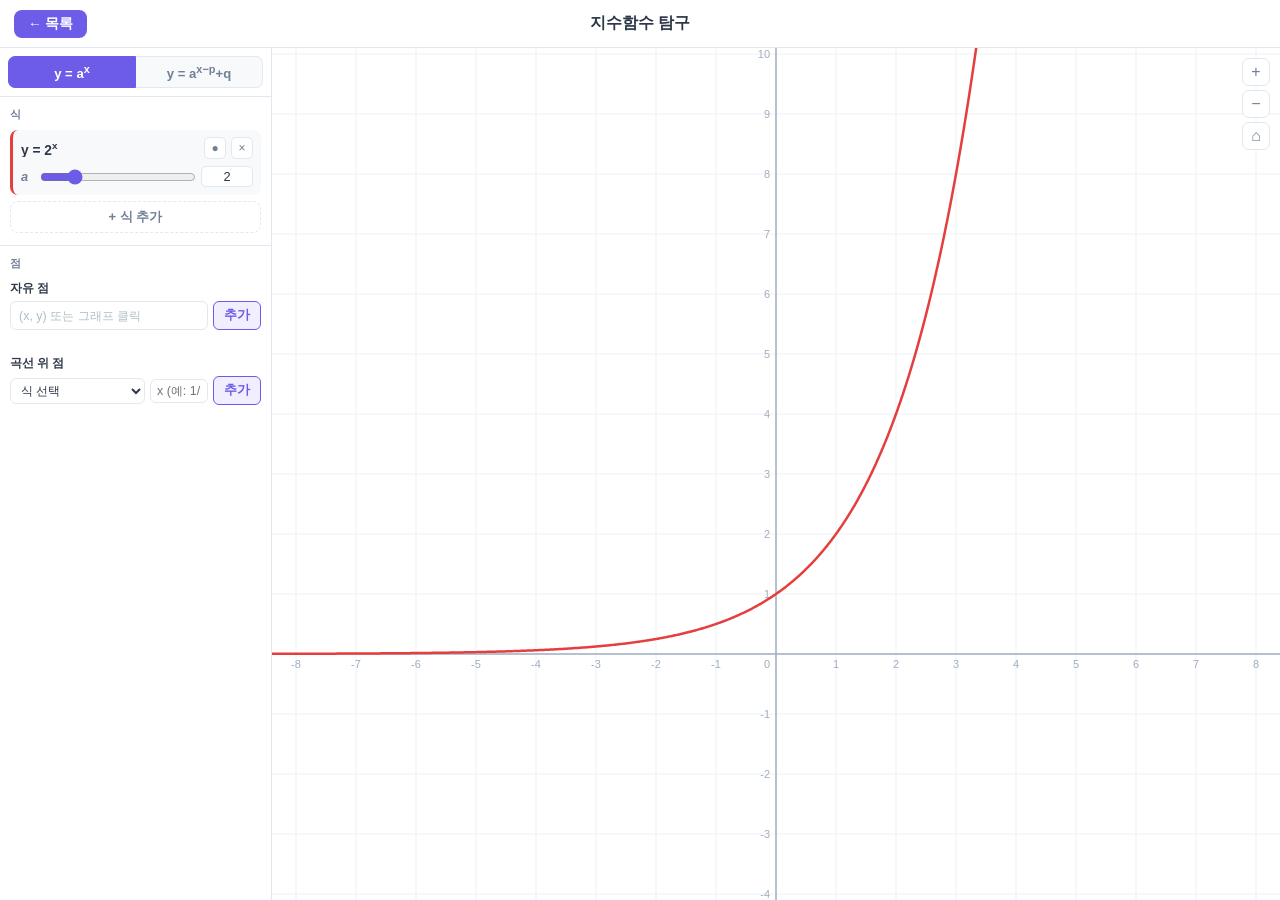
==== exp-function/index.html @ c2b3ffa7 "feat: 지수함수 탐구 웹페이지 초기 구현" ====
<!DOCTYPE html>
<html lang="ko">
<head>
  <meta charset="UTF-8">
  <meta name="viewport" content="width=device-width, initial-scale=1.0, maximum-scale=1.0, user-scalable=no">
  <title>지수함수 탐구</title>
  <link rel="stylesheet" href="../common.css">
  <style>
    /* ===== 전체 레이아웃 ===== */
    .page-body {
      display: flex;
      flex: 1;
      overflow: hidden;
      min-height: 0;
    }

    /* ===== 왼쪽 패널 ===== */
    .panel-left {
      width: 272px;
      flex-shrink: 0;
      background: var(--panel-bg);
      border-right: 1px solid var(--border);
      display: flex;
      flex-direction: column;
      overflow: hidden;
    }

    /* 타입 선택 바 */
    .type-bar {
      display: flex;
      padding: 8px;
      gap: 0;
      border-bottom: 1px solid var(--border);
      flex-shrink: 0;
    }
    .type-btn {
      flex: 1;
      padding: 6px 4px;
      border: 1.5px solid var(--border);
      background: var(--bg);
      color: var(--text-muted);
      font-size: 0.82rem;
      font-weight: 700;
      cursor: pointer;
      transition: all 0.15s;
      white-space: nowrap;
    }
    .type-btn:first-child { border-radius: 7px 0 0 7px; }
    .type-btn:last-child  { border-radius: 0 7px 7px 0; border-left: none; }
    .type-btn.active { background: var(--accent); color: #fff; border-color: var(--accent); }
    .type-btn:last-child.active { border-left: 1.5px solid var(--accent); }

    /* 스크롤 영역 */
    .panel-scroll {
      flex: 1;
      overflow-y: auto;
      min-height: 0;
    }

    /* 섹션 */
    .p-section {
      padding: 10px 10px 12px;
      border-bottom: 1px solid var(--border);
    }
    .p-section:last-child { border-bottom: none; }
    .p-sec-label {
      font-size: 0.7rem;
      font-weight: 700;
      color: var(--text-muted);
      text-transform: uppercase;
      letter-spacing: 0.06em;
      margin-bottom: 8px;
    }

    /* ===== 식 아이템 ===== */
    .formula-item {
      background: var(--bg);
      border-radius: 8px;
      border-left: 3px solid #cbd5e0;
      padding: 7px 8px 8px;
      margin-bottom: 6px;
    }
    .fi-header {
      display: flex;
      align-items: center;
      gap: 5px;
      margin-bottom: 7px;
    }
    .fi-label {
      flex: 1;
      font-size: 0.86rem;
      font-weight: 700;
      color: var(--text);
      min-width: 0;
      overflow: hidden;
      text-overflow: ellipsis;
      white-space: nowrap;
    }
    .fi-label sup { font-size: 0.72em; }
    .fi-btn {
      width: 22px; height: 22px;
      border: 1px solid var(--border);
      border-radius: 5px;
      background: var(--panel-bg);
      cursor: pointer;
      font-size: 0.75rem;
      color: var(--text-muted);
      display: flex; align-items: center; justify-content: center;
      flex-shrink: 0;
      transition: all 0.12s;
    }
    .fi-btn:hover { background: var(--bg); }
    .fi-btn.del:hover { background: #fff5f5; color: #e53e3e; border-color: #fed7d7; }
    .fi-btn.vis-off { opacity: 0.35; }

    /* 파라미터 행 */
    .fi-param {
      display: flex;
      align-items: center;
      gap: 5px;
      margin-bottom: 5px;
      font-size: 0.8rem;
    }
    .fi-param:last-child { margin-bottom: 0; }
    .fi-param > label {
      width: 14px;
      font-weight: 700;
      color: var(--text-muted);
      flex-shrink: 0;
      font-style: italic;
    }
    .fi-param input[type=range] {
      flex: 1;
      accent-color: var(--accent);
      min-width: 0;
      cursor: pointer;
    }
    .fi-param .frac-inp {
      width: 52px;
      border: 1px solid var(--border);
      border-radius: 5px;
      padding: 2px 5px;
      font-size: 0.8rem;
      text-align: center;
      color: var(--text);
      outline: none;
      flex-shrink: 0;
      background: var(--panel-bg);
    }
    .fi-param .frac-inp:focus { border-color: var(--accent); }

    /* 식 추가 버튼 */
    .add-formula-btn {
      width: 100%;
      padding: 6px;
      border: 1.5px dashed var(--border);
      border-radius: 8px;
      background: transparent;
      color: var(--text-muted);
      font-size: 0.82rem;
      font-weight: 600;
      cursor: pointer;
      transition: all 0.15s;
    }
    .add-formula-btn:hover {
      border-color: var(--accent);
      color: var(--accent);
      background: var(--accent-light);
    }

    /* ===== 점 섹션 ===== */
    .pt-sub-label {
      font-size: 0.72rem;
      font-weight: 700;
      color: var(--text);
      margin-bottom: 5px;
      margin-top: 10px;
    }
    .pt-sub-label:first-of-type { margin-top: 0; }

    .pt-input-row {
      display: flex;
      gap: 5px;
      margin-bottom: 4px;
    }
    .pt-input-row input[type=text] {
      flex: 1;
      border: 1px solid var(--border);
      border-radius: 6px;
      padding: 5px 8px;
      font-size: 0.82rem;
      color: var(--text);
      outline: none;
      min-width: 0;
      background: var(--panel-bg);
    }
    .pt-input-row input[type=text]:focus { border-color: var(--accent); }
    .pt-input-row input[type=text]::placeholder { color: #b0bec5; font-size: 0.78rem; }

    .curve-row {
      display: flex;
      gap: 5px;
      align-items: center;
      margin-bottom: 4px;
    }
    .curve-row select {
      flex: 1;
      border: 1px solid var(--border);
      border-radius: 6px;
      padding: 4px 6px;
      font-size: 0.78rem;
      color: var(--text);
      outline: none;
      background: var(--panel-bg);
      min-width: 0;
    }
    .curve-row select:focus { border-color: var(--accent); }
    .curve-row .frac-inp {
      width: 58px;
      border: 1px solid var(--border);
      border-radius: 6px;
      padding: 4px 6px;
      font-size: 0.78rem;
      text-align: center;
      color: var(--text);
      outline: none;
      flex-shrink: 0;
      background: var(--panel-bg);
    }
    .curve-row .frac-inp:focus { border-color: var(--accent); }

    .pt-add-btn {
      padding: 5px 10px;
      border: 1.5px solid var(--accent);
      border-radius: 6px;
      background: var(--accent-light);
      color: var(--accent);
      font-size: 0.8rem;
      font-weight: 700;
      cursor: pointer;
      white-space: nowrap;
      flex-shrink: 0;
      transition: all 0.12s;
    }
    .pt-add-btn:hover { background: var(--accent); color: #fff; }

    .error-msg {
      color: #e53e3e;
      font-size: 0.74rem;
      min-height: 1em;
      margin-bottom: 2px;
    }

    /* 점 목록 */
    .pt-item {
      display: flex;
      align-items: center;
      gap: 6px;
      padding: 4px 7px;
      background: var(--bg);
      border-radius: 6px;
      margin-bottom: 4px;
      font-size: 0.8rem;
    }
    .pt-dot {
      width: 10px; height: 10px;
      border-radius: 50%;
      flex-shrink: 0;
    }
    .pt-coords {
      flex: 1;
      font-family: 'Courier New', monospace;
      font-size: 0.78rem;
      color: var(--text);
    }
    .pt-del-btn {
      width: 18px; height: 18px;
      border: none;
      border-radius: 4px;
      background: transparent;
      cursor: pointer;
      color: var(--text-muted);
      font-size: 0.72rem;
      display: flex; align-items: center; justify-content: center;
      flex-shrink: 0;
      transition: all 0.12s;
    }
    .pt-del-btn:hover { background: #fff5f5; color: #e53e3e; }

    /* ===== 그래프 영역 ===== */
    .panel-graph {
      flex: 1;
      min-width: 0;
      position: relative;
      overflow: hidden;
      background: #fff;
    }
    #graphCanvas {
      width: 100%;
      height: 100%;
      cursor: crosshair;
      display: block;
    }

    /* 그래프 컨트롤 버튼 */
    .graph-controls {
      position: absolute;
      top: 10px;
      right: 10px;
      display: flex;
      flex-direction: column;
      gap: 4px;
    }
    .gc-btn {
      width: 28px; height: 28px;
      background: rgba(255,255,255,0.92);
      border: 1px solid var(--border);
      border-radius: 7px;
      font-size: 1rem;
      cursor: pointer;
      display: flex; align-items: center; justify-content: center;
      color: var(--text-muted);
      transition: all 0.12s;
      user-select: none;
    }
    .gc-btn:hover { background: var(--accent-light); color: var(--accent); border-color: var(--accent); }

    /* 좌표 표시 */
    .coord-hint {
      position: absolute;
      bottom: 10px;
      left: 10px;
      font-size: 0.72rem;
      color: var(--text-muted);
      pointer-events: none;
      user-select: none;
      background: rgba(255,255,255,0.8);
      padding: 2px 6px;
      border-radius: 4px;
    }
  </style>
</head>
<body>
  <header class="page-header">
    <a href="../index.html" class="back-link">← 목록</a>
    <span class="page-title">지수함수 탐구</span>
  </header>

  <main class="page-body">

    <!-- 왼쪽 패널 -->
    <div class="panel-left">

      <!-- 타입 선택 바 -->
      <div class="type-bar">
        <button class="type-btn active" id="typeBtnBasic">y = a<sup>x</sup></button>
        <button class="type-btn" id="typeBtnShifted">y = a<sup>x−p</sup>+q</button>
      </div>

      <div class="panel-scroll">

        <!-- 식 섹션 -->
        <div class="p-section">
          <div class="p-sec-label">식</div>
          <div id="formulaList"></div>
          <button class="add-formula-btn" id="btnAddFormula">+ 식 추가</button>
        </div>

        <!-- 점 섹션 -->
        <div class="p-section">
          <div class="p-sec-label">점</div>

          <div class="pt-sub-label">자유 점</div>
          <div class="pt-input-row">
            <input type="text" id="freePtInput" placeholder="(x, y) 또는 그래프 클릭">
            <button class="pt-add-btn" id="btnAddFreePt">추가</button>
          </div>
          <div class="error-msg" id="freePtError"></div>

          <div class="pt-sub-label">곡선 위 점</div>
          <div class="curve-row">
            <select id="curvePtSelect">
              <option value="">식 선택</option>
            </select>
            <input type="text" id="curvePtX" class="frac-inp" placeholder="x (예: 1/2)">
            <button class="pt-add-btn" id="btnAddCurvePt">추가</button>
          </div>
          <div class="error-msg" id="curvePtError"></div>

          <div id="pointList" style="margin-top:8px;"></div>
        </div>

      </div>
    </div>

    <!-- 그래프 캔버스 -->
    <div class="panel-graph">
      <canvas id="graphCanvas"></canvas>
      <div class="graph-controls">
        <button class="gc-btn" id="btnZoomIn"  title="확대">+</button>
        <button class="gc-btn" id="btnZoomOut" title="축소">−</button>
        <button class="gc-btn" id="btnReset"   title="초기화">⌂</button>
      </div>
      <div class="coord-hint" id="coordHint"></div>
    </div>

  </main>
  <script src="script.js"></script>
</body>
</html>
---- common.css ----
/* ===== CSS 변수 (first-task 동일 팔레트) ===== */
:root {
  --accent: #6c5ce7;
  --accent-dark: #5a4bd1;
  --accent-light: #f0eeff;
  --bg: #f8f9fa;
  --panel-bg: #ffffff;
  --border: #e2e8f0;
  --text: #2d3748;
  --text-muted: #718096;
  --header-h: 48px;
}

/* ===== 리셋 + 기본 ===== */
*, *::before, *::after { box-sizing: border-box; margin: 0; padding: 0; }
body {
  font-family: -apple-system, BlinkMacSystemFont, 'Segoe UI', sans-serif;
  font-size: 15px;
  background: var(--bg);
  color: var(--text);
  height: 100dvh;
  overflow: hidden;
  display: flex;
  flex-direction: column;
}

/* ===== 헤더 ===== */
.page-header {
  height: var(--header-h);
  background: var(--panel-bg);
  border-bottom: 1px solid var(--border);
  display: flex;
  align-items: center;
  justify-content: center;
  position: relative;
  flex-shrink: 0;
}
.back-link {
  position: absolute;
  left: 14px;
  padding: 5px 14px;
  background: var(--accent);
  color: #fff;
  border-radius: 8px;
  font-size: 0.85rem;
  font-weight: 600;
  text-decoration: none;
  transition: background 0.15s;
}
.back-link:hover { background: var(--accent-dark); color: #fff; }
.page-title {
  font-size: 1rem;
  font-weight: 700;
  color: var(--text);
}

/* ===== 캔버스 공통 ===== */
canvas { display: block; }
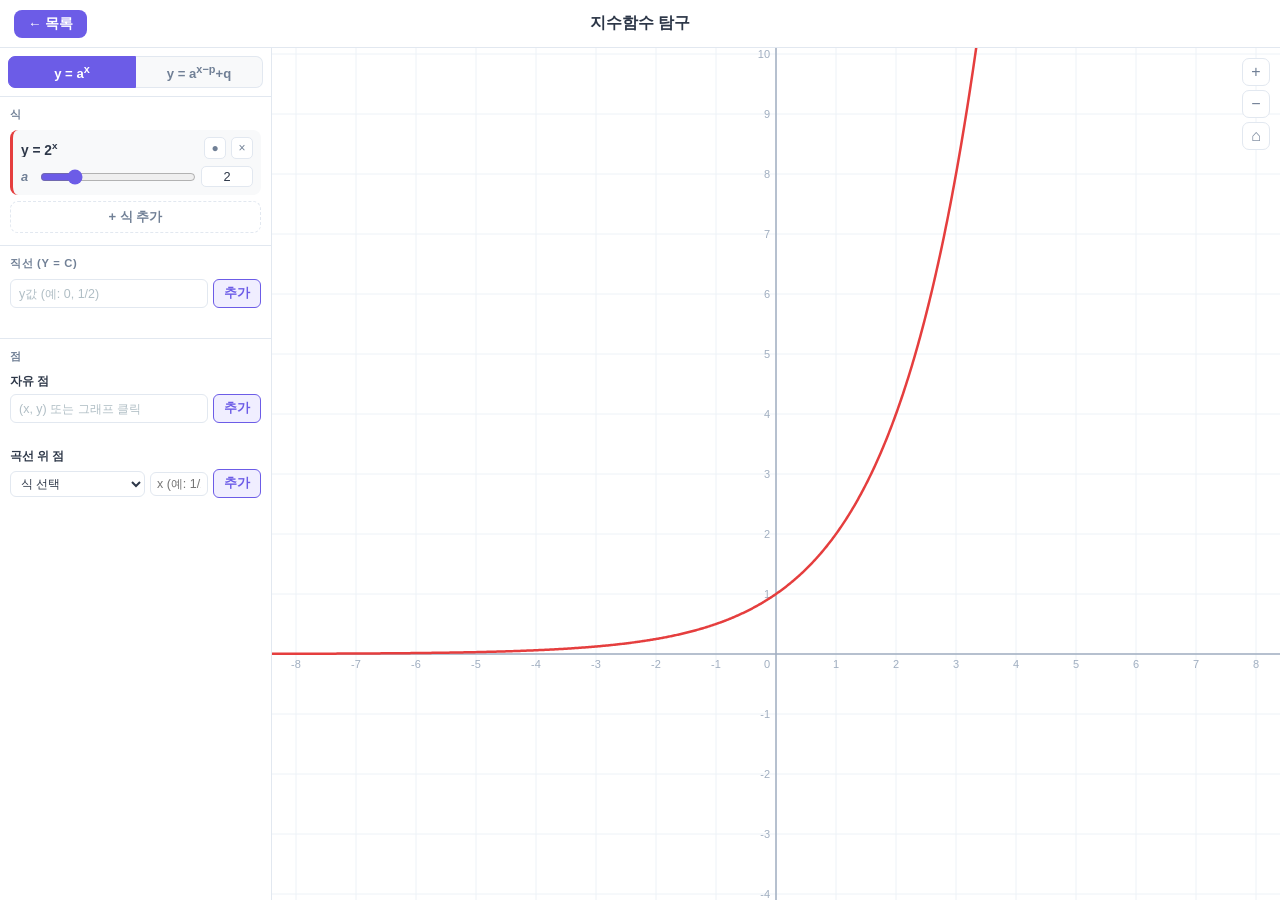
==== commit 9a44eb01: "feat: 수평 직선(y=c) 추가 기능 — 점근선 표시용 Co-Authored-By: Claude Sonnet 4.6 <noreply@anthropic.com>" ====
--- a/exp-function/index.html
+++ b/exp-function/index.html
@@ -366,6 +366,17 @@
           <button class="add-formula-btn" id="btnAddFormula">+ 식 추가</button>
         </div>
 
+        <!-- 직선 섹션 -->
+        <div class="p-section">
+          <div class="p-sec-label">직선 (y = c)</div>
+          <div class="pt-input-row">
+            <input type="text" id="lineYInput" placeholder="y값 (예: 0, 1/2)">
+            <button class="pt-add-btn" id="btnAddLine">추가</button>
+          </div>
+          <div class="error-msg" id="lineError"></div>
+          <div id="lineList"></div>
+        </div>
+
         <!-- 점 섹션 -->
         <div class="p-section">
           <div class="p-sec-label">점</div>
